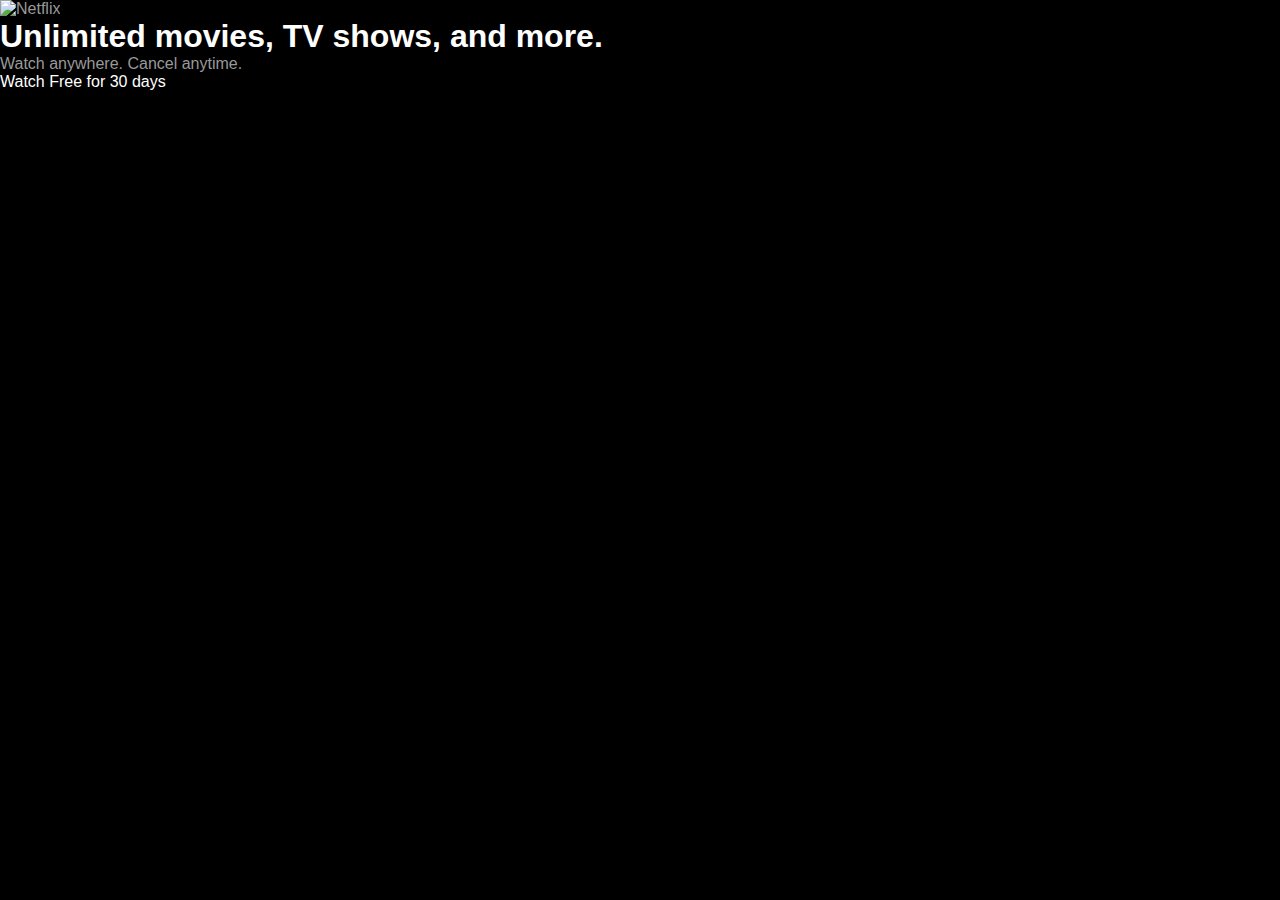
==== NETFLIX/index.html @ 7e55415b "update" ====
<!DOCTYPE html>
<html lang="en">
<head>
    <meta charset="UTF-8">
    <meta http-equiv="X-UA-Compatible" content="IE=edge">
    <meta name="viewport" content="width=device-width, initial-scale=1.0">
    <script src="https://kit.fontawesome.com/38269b1820.js" crossorigin="anonymous"></script>
    <link rel="stylesheet" href="css/style.css">
    <title>Netflix - Watch TV Shows Online, Watch Movies Online</title>
</head>
<body>
    <header class="showcase">
        <div class="showcase-top">
            <img src="https://i.ibb.co/r5krrdz/logo.png" alt="Netflix">
            <a href="#" class="btn btn-rounded"></a>
        </div>
        <div class="showcase-content">
            <h1>Unlimited movies, TV shows, and more.</h1>
            <p>Watch anywhere. Cancel anytime.
            </p>
            <a href="#" class="btn btn-xl">Watch Free for 30 days <i class="fas fa-chevron-right btn-icon"></i></a>
        </div>
    </header>
    
</body>
</html>
---- NETFLIX/css/style.css ----
:root{
    --primary-color:#e50914;
}
* {
    box-sizing: border-box;
    margin: 0;
    padding: 0;
}

body {
    font-family:'Arial',sans-serif;
    -webkit-font-smoothing:antialised;
    background:black;
    color:#999;
}

ul {
    list-style: none;
}

h1, h2,h3,h4{
    color: white;
    text-decoration: none;
}

a{
    color: white;
    text-decoration: none;
}
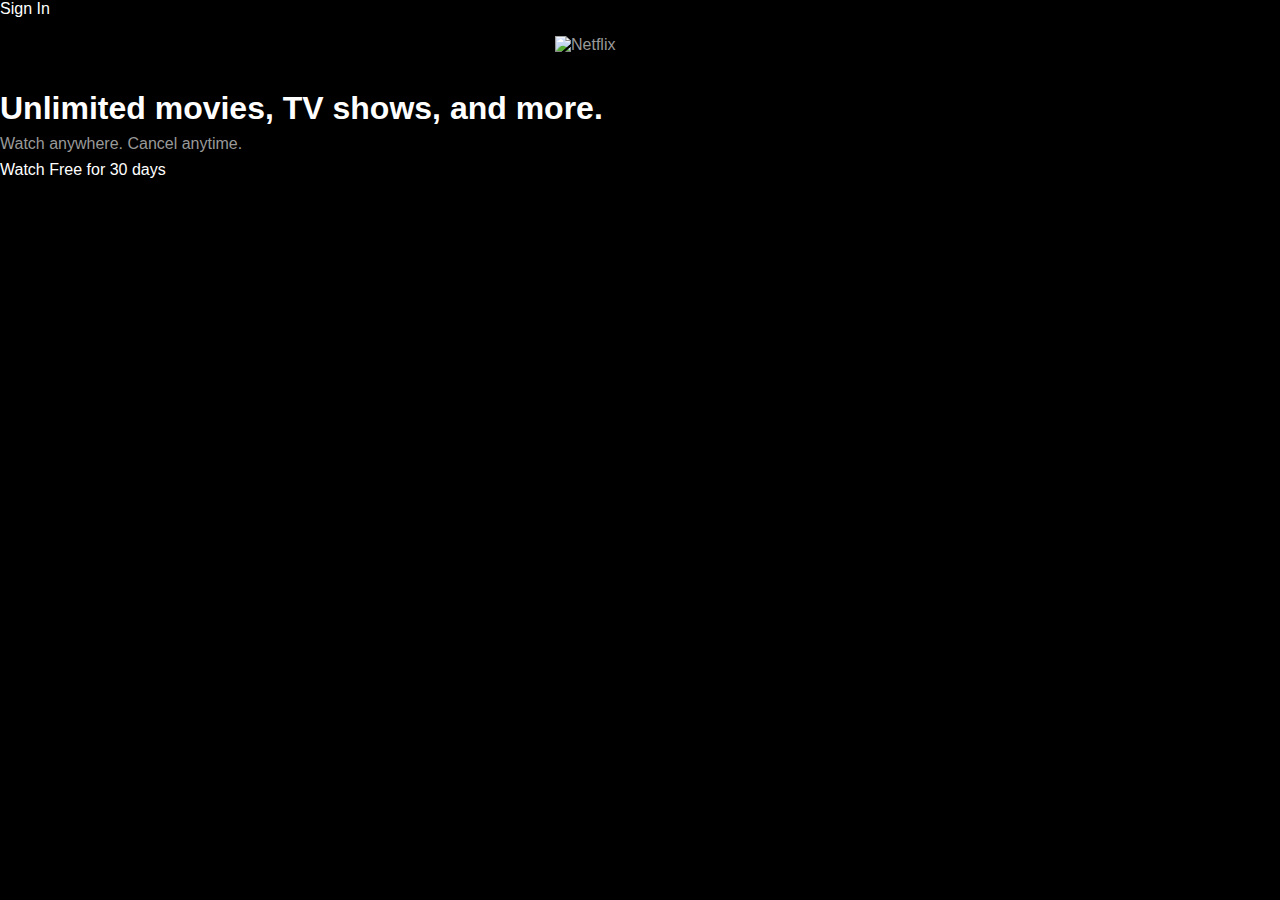
==== commit e57d9959: "new" ====
--- a/NETFLIX/index.html
+++ b/NETFLIX/index.html
@@ -12,7 +12,7 @@
     <header class="showcase">
         <div class="showcase-top">
             <img src="https://i.ibb.co/r5krrdz/logo.png" alt="Netflix">
-            <a href="#" class="btn btn-rounded"></a>
+            <a href="#" class="btn btn-rounded"> Sign In</a>
         </div>
         <div class="showcase-content">
             <h1>Unlimited movies, TV shows, and more.</h1>
--- a/NETFLIX/css/style.css
+++ b/NETFLIX/css/style.css
@@ -26,4 +26,33 @@
 a{
     color: white;
     text-decoration: none;
+}
+
+p{
+    margin: 0.5rem 0;
+}
+
+img{
+    width: 100%;
+}
+
+.showcase{
+    width: 100%;
+    height: 93vh;
+    position: relative;
+    background: url('https://i.ibb.co/vXqDmnh/background.jpg') no-repeat center center/cover;
+}
+
+.showcase-top{
+    position: relative;
+    height:90px;
+
+}
+
+.showcase-top img{
+    width:170px;
+    position: absolute;
+    top: 50%;
+    left: 50%;
+    transform: translate(-50%, -50%)
 }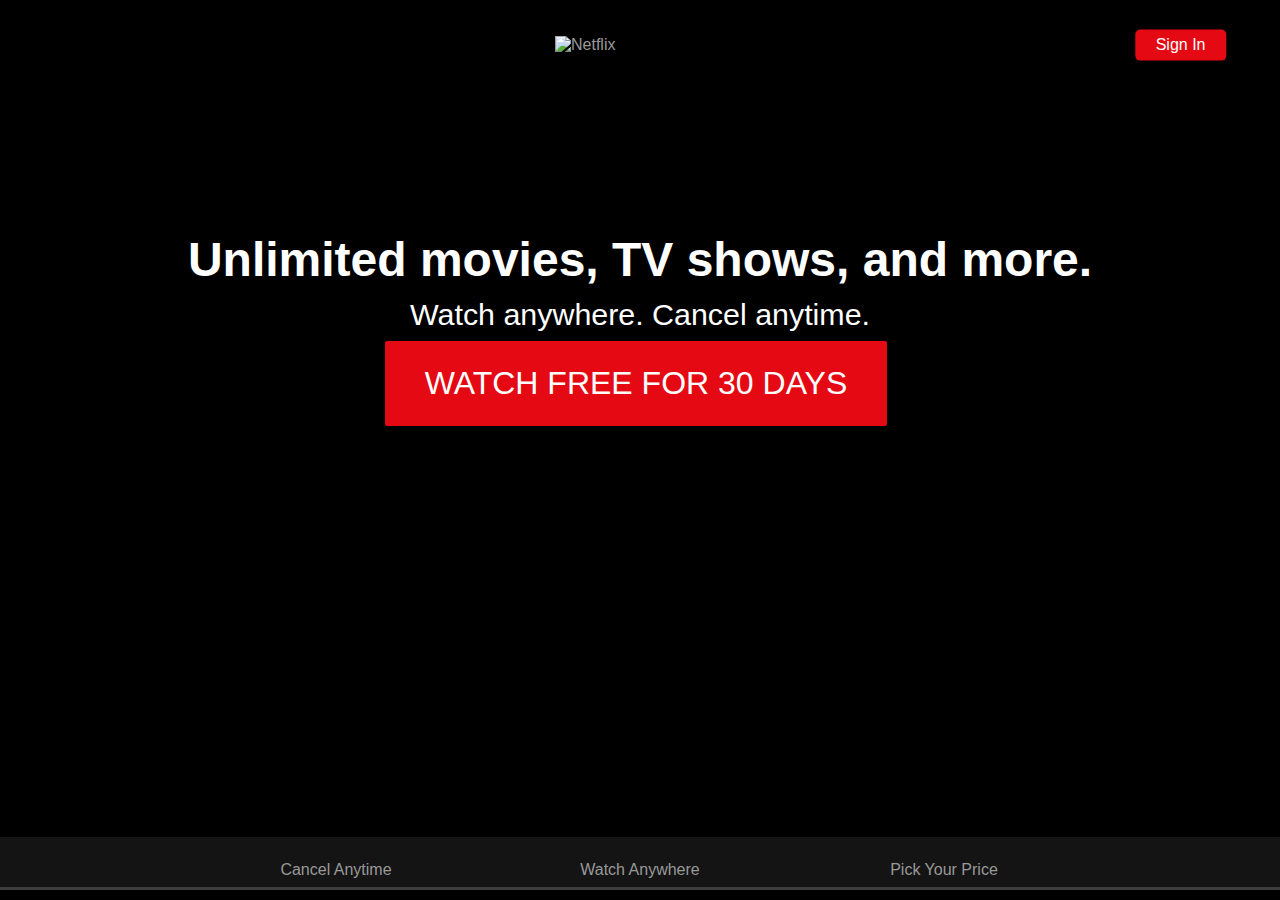
==== commit 45dd2890: "new" ====
--- a/NETFLIX/index.html
+++ b/NETFLIX/index.html
@@ -21,6 +21,26 @@
             <a href="#" class="btn btn-xl">Watch Free for 30 days <i class="fas fa-chevron-right btn-icon"></i></a>
         </div>
     </header>
+
+    <section class="tabs">
+        <div class="container">
+            <div id="tab-1" class="tab-item tab-border">
+                <i class="fas fa-door-open fa-3x"></i>
+                <p class="hide-sm">Cancel Anytime</p>
+
+            </div>
+            <div id="tab-1" class="tab-item tab-border">
+                <i class="fas fa-tablet-alt fa-3x"></i>
+                <p class="hide-sm">Watch Anywhere</p>
+        
+            </div>
+            <div id="tab-1" class="tab-item tab-border">
+                <i class="fas fa-tags fa-3x"></i>
+                <p class="hide-sm">Pick Your Price</p>
+
+            </div>
+        </div>
+    </section>
     
 </body>
 </html>--- a/NETFLIX/css/style.css
+++ b/NETFLIX/css/style.css
@@ -1,5 +1,6 @@
 :root{
     --primary-color:#e50914;
+    --dark-color:#141414;
 }
 * {
     box-sizing: border-box;
@@ -40,11 +41,27 @@
     width: 100%;
     height: 93vh;
     position: relative;
-    background: url('https://i.ibb.co/vXqDmnh/background.jpg') no-repeat center center/cover;
+    background: url('https://assets.nflxext.com/ffe/siteui/vlv3/5e48e7b6-350d-48d9-96d6-de8ca173c89f/3f4272fc-6ac8-4c64-9edb-d470b5d30f13/NG-en-20221219-popsignuptwoweeks-perspective_alpha_website_large.jpg') no-repeat center center/cover;
+    /* background: url('https://i.ibb.co/vXqDmnh/background.jpg') no-repeat center center/cover; */
+}
+
+/* https://assets.nflxext.com/ffe/siteui/vlv3/5e48e7b…ignuptwoweeks-perspective_alpha_website_large.jpg */
+
+.showcase::after{
+    content: '';
+    position: absolute;
+    top:0;
+    left:0;
+    width:100%;
+    height:100%;
+    z-index: 1;
+    background: rgba(0, 0, 0, 0.6);
+    box-shadow: inset 120px, 100px, 150px, #000000, inset -120px, -100px, 150px, #000000;
 }
 
 .showcase-top{
     position: relative;
+    z-index: 2;
     height:90px;
 
 }
@@ -55,4 +72,98 @@
     top: 50%;
     left: 50%;
     transform: translate(-50%, -50%)
+}
+
+.showcase-top a{
+    position:absolute;
+    top:50%;
+    right:0;
+    transform: translate(-50%, -50%)
+}
+.showcase-content{
+    position:relative;
+    margin:auto;
+    display:flex;
+    flex-direction: column;
+    justify-content: center;
+    align-items: center;
+    text-align: center;
+    margin-top: 9rem;
+    z-index:2;
+}
+
+.showcase-content h1{
+    font-weight:700;
+    font-size: 3rem;
+    line-height: 1.1;
+    margin: 0,0 2rem;
+}
+
+.showcase-content p{
+    color:#fff;
+    font-weight: 400;
+    font-size: 1.9rem;
+    line-height: 1.25;
+    margin: 0,0, 2rem;
+}
+
+/* Tabs */
+.tabs {
+    background-color: var(--dark-color);
+    padding-top: 1rem;
+    border-bottom: 3px solid #3d3d3d;
+}
+
+.tabs .container{
+    display: grid;
+    grid-template-columns: repeat(3,1fr);
+    grid-gap: 1rem;
+    align-items: center;
+    justify-content: center;
+    text-align: center;
+}
+
+/* Container */
+.container{
+    max-width:70%;
+    margin:auto;
+    overflow
+}
+
+
+
+/* Buttons */
+.btn{
+    display: inline-block;
+    background:var(--primary-color);
+    color:#fff;
+    padding:0.4rem 1.3rem;
+    font-size: 1rem;
+    text-align: center;
+    border: none;
+    cursor:pointer;
+    margin-right: 0.5rem;
+    outline:none;
+    box-shadow: 0 1px 0 rgba(0,0,0,0.45);
+    border-radius: 2px;
+}
+
+.btn:hover{
+    opacity:0.9;
+}
+
+.btn-rounded{
+    border-radius: 5px;
+}
+
+.btn-xl {
+    font-size: 2rem;
+    padding: 1.5rem 2.5rem;
+    text-transform: uppercase;
+}
+
+.btn-lg {
+    font-size: 1rem;
+    padding: 0.8rem 1.3rem;
+    text-transform: uppercase;
 }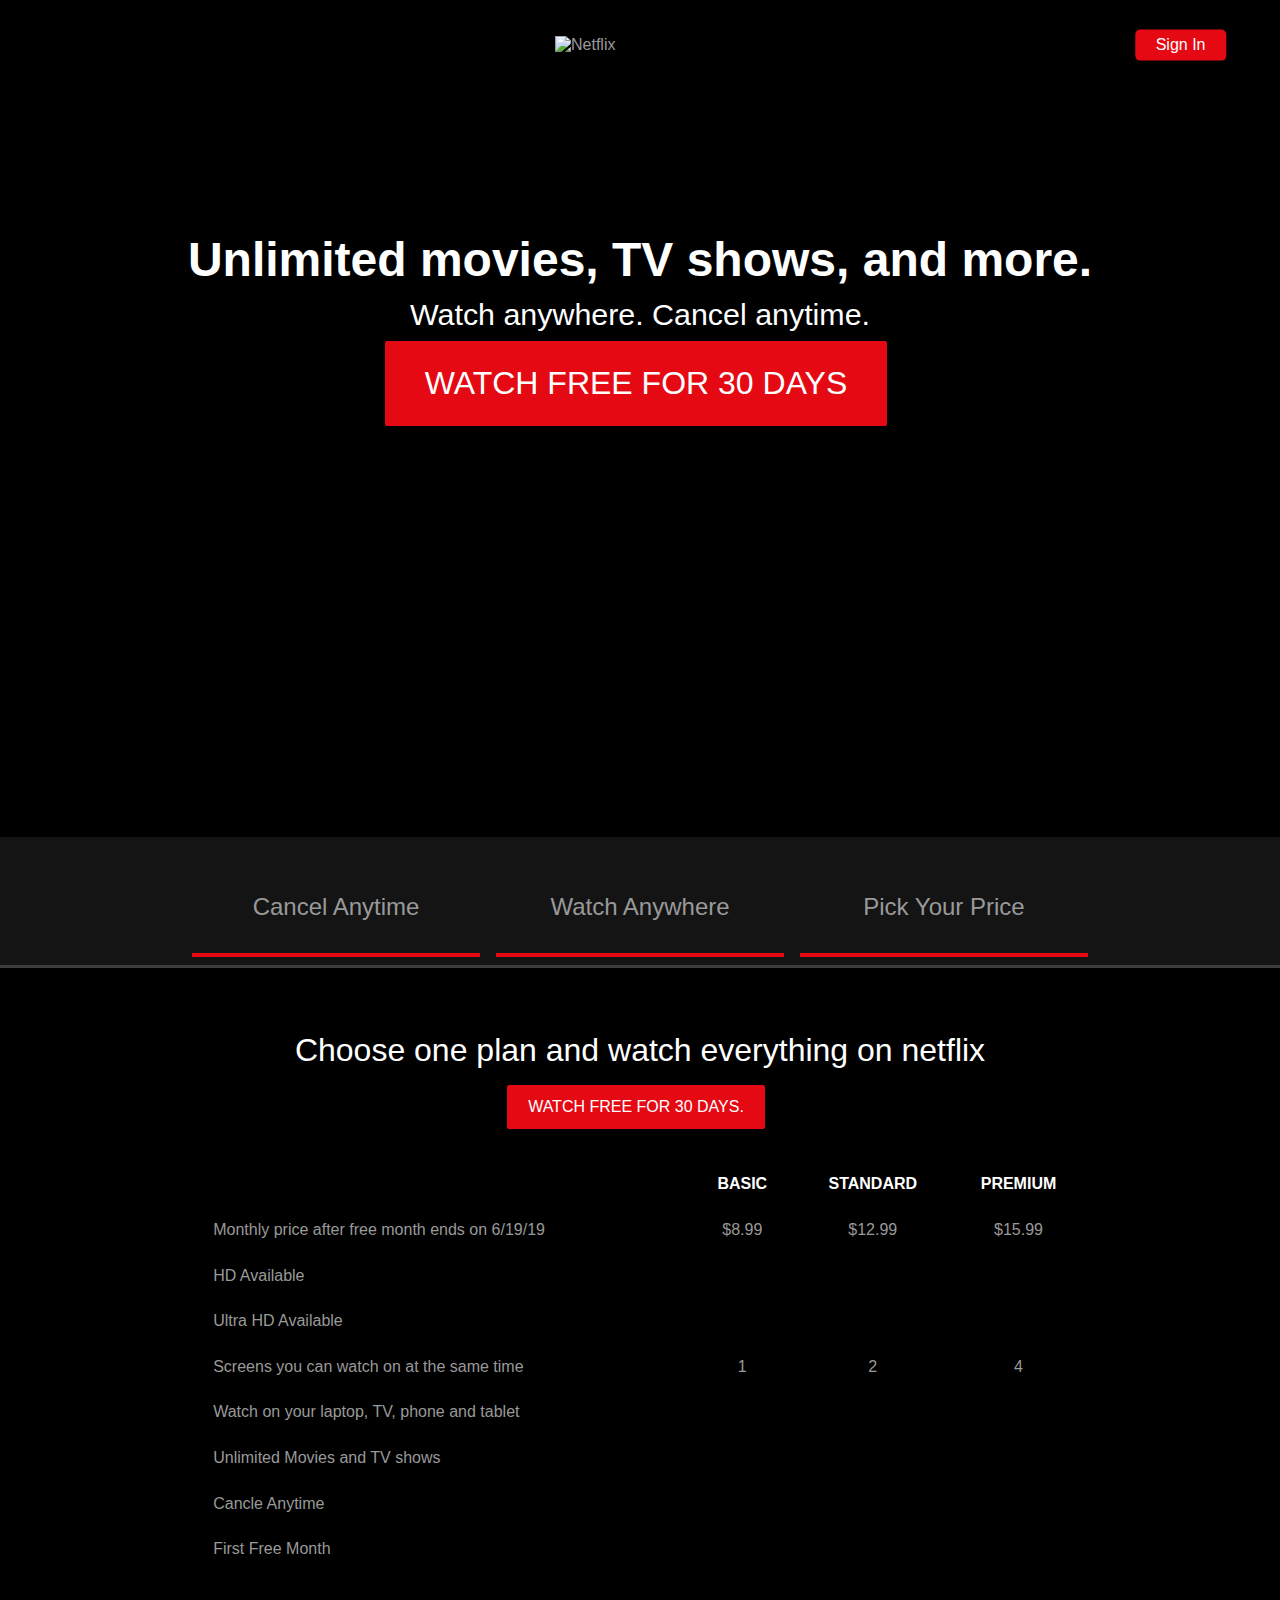
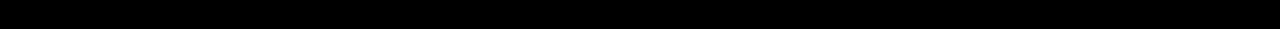
==== commit 66a46403: "update" ====
--- a/NETFLIX/index.html
+++ b/NETFLIX/index.html
@@ -41,6 +41,142 @@
             </div>
         </div>
     </section>
-    
+    <section class="tab-content">
+        <div class="container">
+            <!-- Tab Content 1 -->
+            <!-- <div id="tab-1-content" class="tab-content-item show">
+                <div class="tab-1-content-inner">
+                    <div>
+                        <p class="text-lg">
+                            Enjoy on your TV.
+Watch on Smart TVs, Playstation, Xbox, Chromecast, Apple TV, Blu-ray players, and more.
+                        </p>
+
+                        <a href="#" class="btn btn-lg">Watch Free for 30 days</a>
+
+                    </div>
+                    <img src="https://assets.nflxext.com/ffe/siteui/acquisition/ourStory/fuji/desktop/tv.png" alt="">
+                </div> -->
+<!-- Tab 2 content -->
+            <!-- </div>
+            <div id="tab-2-content" class="tab-content-item">
+                <div class="tab-2-content-top">
+                    <p class="text-lg">
+                        Download your shows to watch offline.
+
+                    </p>
+                    <a href="#" class="btn btn-lg">Watch Free For 30 Days.</a>
+
+                </div>
+                <div class="tab-2-content-bottom">
+                    <div>
+                        <img src="https://assets.nflxext.com/ffe/siteui/acquisition/ourStory/fuji/desktop/mobile-0819.jpg" alt="">
+                    <p class="text-md">Watch on yout TV</p>
+                    <p class="text-dark">
+                        Smart TVs, Playstation, Xbox, Chromecast, Apple TV, Blu-ray players and more.
+                    </p>
+                    </div>
+
+                    <div>
+                        <img src="https://assets.nflxext.com/ffe/siteui/acquisition/ourStory/fuji/desktop/mobile-0819.jpg" alt="">
+                    <p class="text-md">Use any computer</p>
+                    <p class="text-dark">
+                        Watch right on netflix
+                    </p>
+                    </div>
+                    <div>
+                        <img src="https://assets.nflxext.com/ffe/siteui/acquisition/ourStory/fuji/desktop/mobile-0819.jpg" alt="">
+                    <p class="text-md">Watch Instantly or Download for later.</p>
+                    <p class="text-dark">
+                        Watch right on netflix
+                    </p>
+                    </div>
+                </div>
+            </div> -->
+
+<!-- Tab 3 content -->
+
+<div id="tab-3-content" class="tab-3-content-item">
+    <div class="text-center">
+        <p class="text-lg">Choose one plan and watch everything on netflix</p>
+        <a href="#" class="btn btn-lg">
+            Watch Free for 30 days.
+        </a>
+    </div>
+    <table class="table">
+        <thead>
+            <tr>
+                <th></th>
+                <th>Basic</th>
+                <th>Standard</th>
+                <th>Premium
+
+                </th>
+            </tr>
+        </thead>
+        <tbody>
+            <tr>
+                <td>Monthly price after free month ends on 6/19/19 </td>
+                <td> $8.99 </td>
+                <td> $12.99</td>
+                <td> $15.99 </td>
+            </tr>
+            <tr>
+                <td> HD Available </td>
+                <td> <i class="fas fa-times"></i></td>
+                <td><i class="fas fa-check"></i></td>
+                <td><i class="fas fa-check"></i></td>
+            </tr>
+            <tr>
+                <td> Ultra HD Available </td>
+                <td> <i class="fas fa-times"></i></td>
+                <td><i class="fas fa-check"></i></td>
+                <td><i class="fas fa-check"></i></td>
+
+            </tr>
+
+            <tr>
+                <td> Screens you can watch on at the same time </td>
+                <td> 1 </td>
+                <td> 2 </td>
+                <td> 4 </td>
+
+            </tr>
+
+            <tr>
+                <td>Watch on your laptop, TV, phone and tablet </td>
+                <td> <i class="fas fa-check"></i></td>
+                <td><i class="fas fa-check"></i></td>
+                <td><i class="fas fa-check"></i></td>
+
+            </tr>
+
+            <tr>
+                <td> Unlimited Movies and TV shows</td>
+                <td> <i class="fas fa-check"></i></td>
+                <td><i class="fas fa-check"></i></td>
+                <td><i class="fas fa-check"></i></td>
+
+            </tr>
+            <tr>
+                <td> Cancle Anytime </td>
+                <td> <i class="fas fa-check"></i></td>
+                <td><i class="fas fa-check"></i></td>
+                <td><i class="fas fa-check"></i></td>
+
+            </tr>
+
+            <tr>
+                <td> First Free Month </td>
+                <td> <i class="fas fa-check"></i></td>
+                <td><i class="fas fa-check"></i></td>
+                <td><i class="fas fa-check"></i></td>
+
+            </tr>
+        </tbody>
+    </table>
+</div>
+        </div>
+    </section>
 </body>
 </html>--- a/NETFLIX/css/style.css
+++ b/NETFLIX/css/style.css
@@ -123,15 +123,110 @@
     text-align: center;
 }
 
+.tabs p{
+    font-size: 1.5rem;
+    padding-top: 35000 rem;
+}
+
+.tabs .container > div {
+    padding:1.5rem;
+}
+
+
+.tabs .container > div:hover {
+    color:#fff;
+    cursor: pointer;
+}
+.tab-border{
+    border-bottom: var(--primary-color) 4px solid;
+}
+
+/* Tab Content */
+
+.tab-content{
+    padding: 3rem 0;
+    background: #000;
+    color: #fff;
+}
+#tab-1-content .tab-1-content-inner{
+    display: grid;
+    grid-template-columns: repeat(2, 1fr);
+    grid-gap: 2rem;
+    align-items:center;
+    justify-content: center;
+}
+
+#tab-2-content .tab-2-content-top{
+    display:grid;
+    grid-template-columns: 2fr 1fr;
+    grid-gap: 1rem;
+    justify-content: center;
+    align-items:center;
+
+}
+#tab-2-content .tab-2-content-bottom{
+    margin-top:2rem;
+    display: grid;
+    grid-template-columns: repeat(3, 1fr);
+    grid-gap: 2rem;
+    justify-content: center;
+    align-items:center;
+    text-align: center;
+    
+}
+.table{
+    width:100%;
+    margin-top: 2rem;
+}
+
+.table thead th {
+    text-transform:uppercase;
+    padding:0.8rem;
+}
+
+.table tbody tr td{
+    color:#999;
+    padding: 0.8rem 1.2rem;
+    text-align: center;
+}
+.table tbody tr td:first-child{
+    text-align: left;
+}
+
 /* Container */
 .container{
     max-width:70%;
     margin:auto;
-    overflow
-}
-
-
-
+    overflow:hidden;
+    padding: 0.5rem 0;
+    
+}
+
+/* Text Styles */
+
+.text-xl{
+    font-size: 2rem;
+    margin-bottom: 1rem;
+    color: #fff;
+}
+
+.text-lg{ 
+    font-size: 2rem;
+    margin-bottom: 1rem;
+    color: #fff;
+}
+.text-md{ 
+    font-size: 1.5rem;
+    margin-bottom: 1rem;
+    color: #fff;
+}
+.text-center{
+    text-align:center;
+}
+
+.text-dark{
+    color: #999;
+}
 /* Buttons */
 .btn{
     display: inline-block;
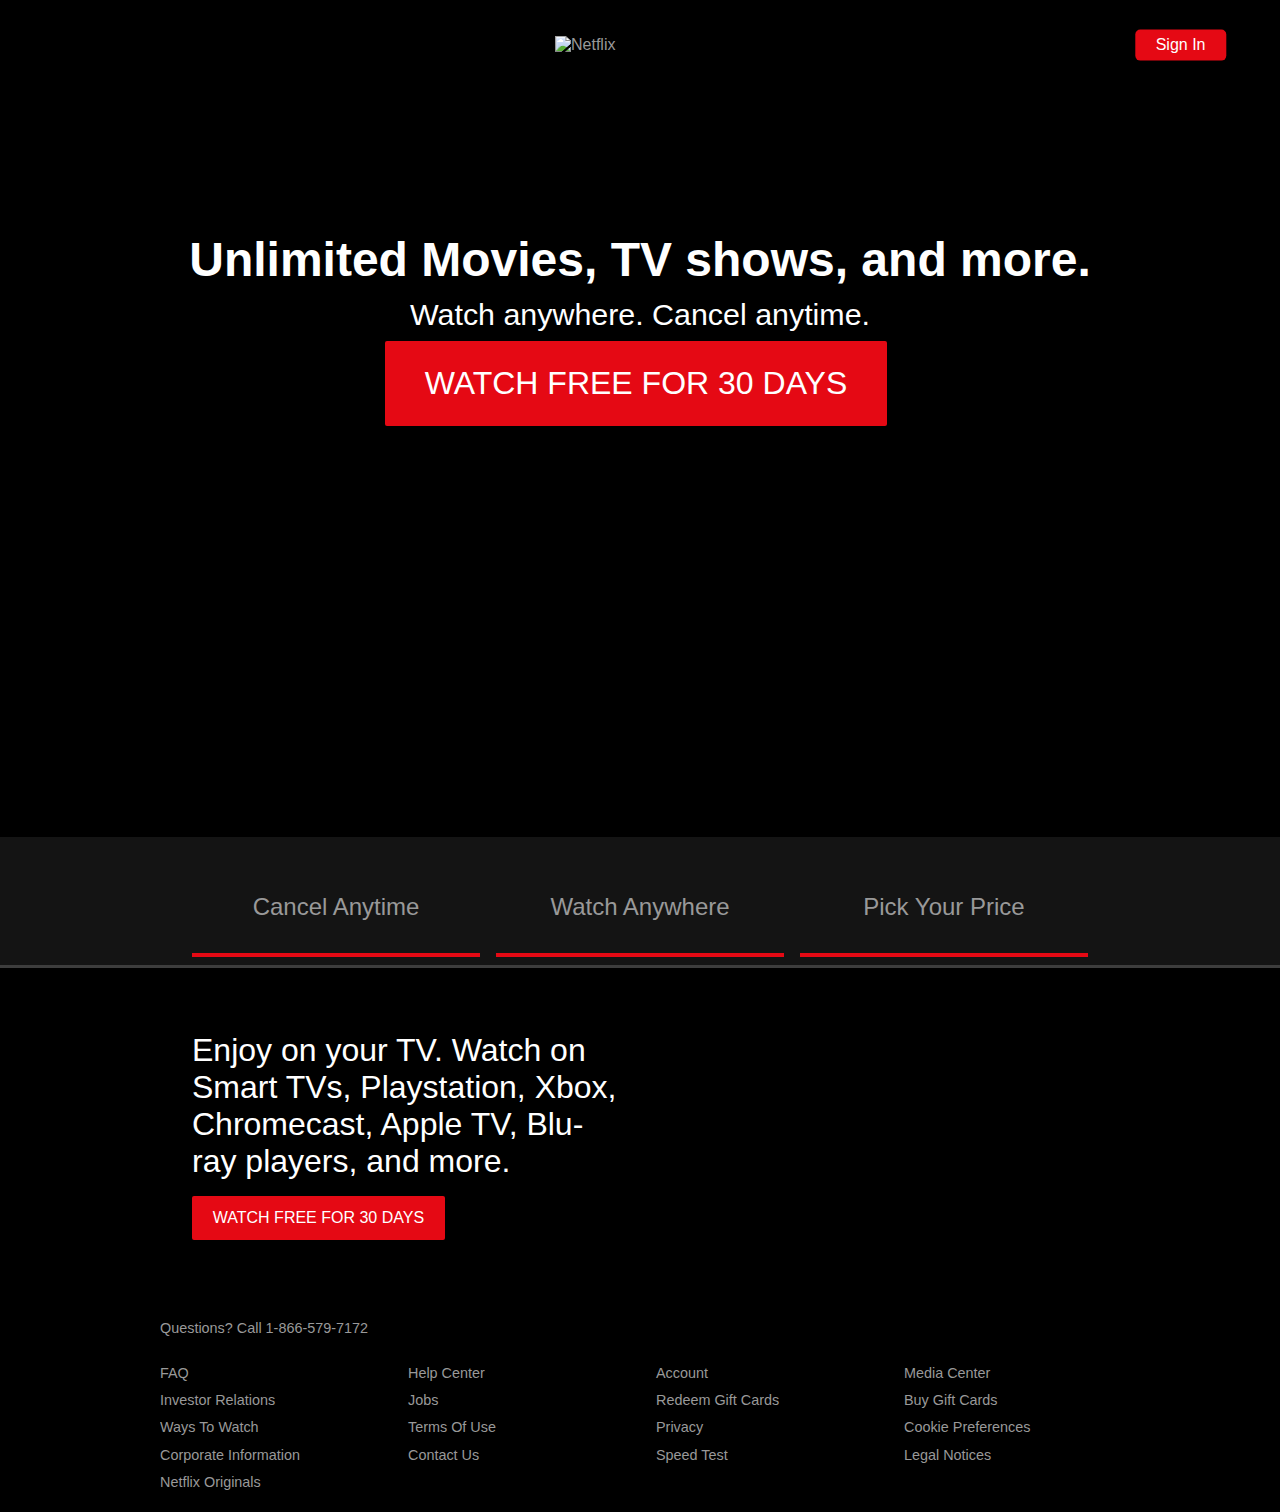
==== commit 29c622fb: "update" ====
--- a/NETFLIX/index.html
+++ b/NETFLIX/index.html
@@ -15,7 +15,7 @@
             <a href="#" class="btn btn-rounded"> Sign In</a>
         </div>
         <div class="showcase-content">
-            <h1>Unlimited movies, TV shows, and more.</h1>
+            <h1> Unlimited Movies, TV shows, and more.</h1>
             <p>Watch anywhere. Cancel anytime.
             </p>
             <a href="#" class="btn btn-xl">Watch Free for 30 days <i class="fas fa-chevron-right btn-icon"></i></a>
@@ -29,12 +29,12 @@
                 <p class="hide-sm">Cancel Anytime</p>
 
             </div>
-            <div id="tab-1" class="tab-item tab-border">
+            <div id="tab-2" class="tab-item tab-border">
                 <i class="fas fa-tablet-alt fa-3x"></i>
                 <p class="hide-sm">Watch Anywhere</p>
         
             </div>
-            <div id="tab-1" class="tab-item tab-border">
+            <div id="tab-3" class="tab-item tab-border">
                 <i class="fas fa-tags fa-3x"></i>
                 <p class="hide-sm">Pick Your Price</p>
 
@@ -44,7 +44,7 @@
     <section class="tab-content">
         <div class="container">
             <!-- Tab Content 1 -->
-            <!-- <div id="tab-1-content" class="tab-content-item show">
+            <div id="tab-1-content" class="tab-content-item show">
                 <div class="tab-1-content-inner">
                     <div>
                         <p class="text-lg">
@@ -56,9 +56,9 @@
 
                     </div>
                     <img src="https://assets.nflxext.com/ffe/siteui/acquisition/ourStory/fuji/desktop/tv.png" alt="">
-                </div> -->
+                </div>
 <!-- Tab 2 content -->
-            <!-- </div>
+            </div>
             <div id="tab-2-content" class="tab-content-item">
                 <div class="tab-2-content-top">
                     <p class="text-lg">
@@ -92,7 +92,7 @@
                     </p>
                     </div>
                 </div>
-            </div> -->
+            </div>
 
 <!-- Tab 3 content -->
 
@@ -178,5 +178,38 @@
 </div>
         </div>
     </section>
+
+    <footer class="footer">
+        <p>Questions? Call 1-866-579-7172</p>
+        <div class="footer-cols">
+            <ul>
+                <li><a href="#">FAQ</a></li>
+                <li><a href="#">Investor Relations</a></li>
+                <li><a href="#">Ways To Watch</a></li>
+                <li><a href="#">Corporate Information</a></li>
+                <li><a href="#">Netflix Originals</a></li>
+            </ul>
+            <ul>
+                <li><a href="#">Help Center</a></li>
+                <li><a href="#">Jobs</a></li>
+                <li><a href="#">Terms Of Use</a></li>
+                <li><a href="#">Contact Us</a></li>
+            </ul>
+            <ul>
+                <li><a href="#">Account</a></li>
+                <li><a href="#">Redeem Gift Cards</a></li>
+                <li><a href="#">Privacy</a></li>
+                <li><a href="#">Speed Test</a></li>
+            </ul>
+            <ul>
+                <li><a href="#">Media Center</a></li>
+                <li><a href="#">Buy Gift Cards</a></li>
+                <li><a href="#">Cookie Preferences</a></li>
+                <li><a href="#">Legal Notices</a></li>
+            </ul>
+        </div>
+
+    </footer>
+    <script src="js/main.js"></script>
 </body>
 </html>--- a/NETFLIX/css/style.css
+++ b/NETFLIX/css/style.css
@@ -174,9 +174,24 @@
     text-align: center;
     
 }
+
+/* Hide tab content initially */
+#tab-1-content,
+#tab-2-content,
+#tab-3-content {
+    display: none;
+}
+
+.show{
+    display: block !important;
+}
+
+/* Table */
 .table{
     width:100%;
     margin-top: 2rem;
+    border-collapse:collapse;
+    border-spacing:0;
 }
 
 .table thead th {
@@ -193,6 +208,36 @@
     text-align: left;
 }
 
+.table tbody tr:nth-child(odd){
+    background: #222;
+}
+
+
+/* Footer */
+.footer{
+    max-width: 75%;
+    margin:1rem auto;
+    overflow: auto;
+}
+
+.footer, .footer a{
+    color:#999;
+    font-size: 0.9rem;
+}
+
+.footer p {
+    margin-bottom: 1.5rem;
+    }
+
+.footer .footer-cols{
+    display: grid;
+    grid-template-columns: repeat(4, 1fr);
+    grid-gap: 2rem;
+}
+
+.footer li{
+    line-height: 1.9;
+}
 /* Container */
 .container{
     max-width:70%;
@@ -261,4 +306,64 @@
     font-size: 1rem;
     padding: 0.8rem 1.3rem;
     text-transform: uppercase;
+}
+
+@media (max-width: 960px){
+    .showcase{
+        height: 70vh;
+    }
+    .hide-sm{
+        display: none;
+    }
+    .showcase-top img{
+        top: 30%;
+        left: 5%;  
+        transform: translate(0);
+    }
+    .showcase-content h1{
+        font-size: 3.7rem;
+        line-height:1;
+    }
+    .showcase-content p{
+        font-size:1.5rem;
+
+    }
+
+    .footer .footer-cols{
+        grid-template-columns: repeat(2, 1fr);
+    }
+    .btn-xl{
+        font-size: 1.5rem;
+        padding: 1.4rem 2rem;
+    }
+    .text-xl{
+        font-size: 1.5rem;
+    }
+    .text-lg{
+        font-size: 1.5rem;
+    }
+    .text-md{
+        font-size: 1rem;
+    }
+
+}
+
+@media(max-width:700px){
+    .showcase::after{
+    box-shadow: inset 80px, 80px, 150px, #000000, inset -80px, -80px, 150px, #000000;
+    }
+
+    #tab-1-content .tab-1-content-inner{
+        grid-template-columns:1fr;
+        text-align: center;
+    }
+
+    #tab-2-content .tab-2-content-top{
+        grid-template-columns:1fr;
+        text-align: center;
+    }
+
+    #tab-2-content .tab-2-content-bottom{
+         grid-template-columns: 1fr;
+    }
 }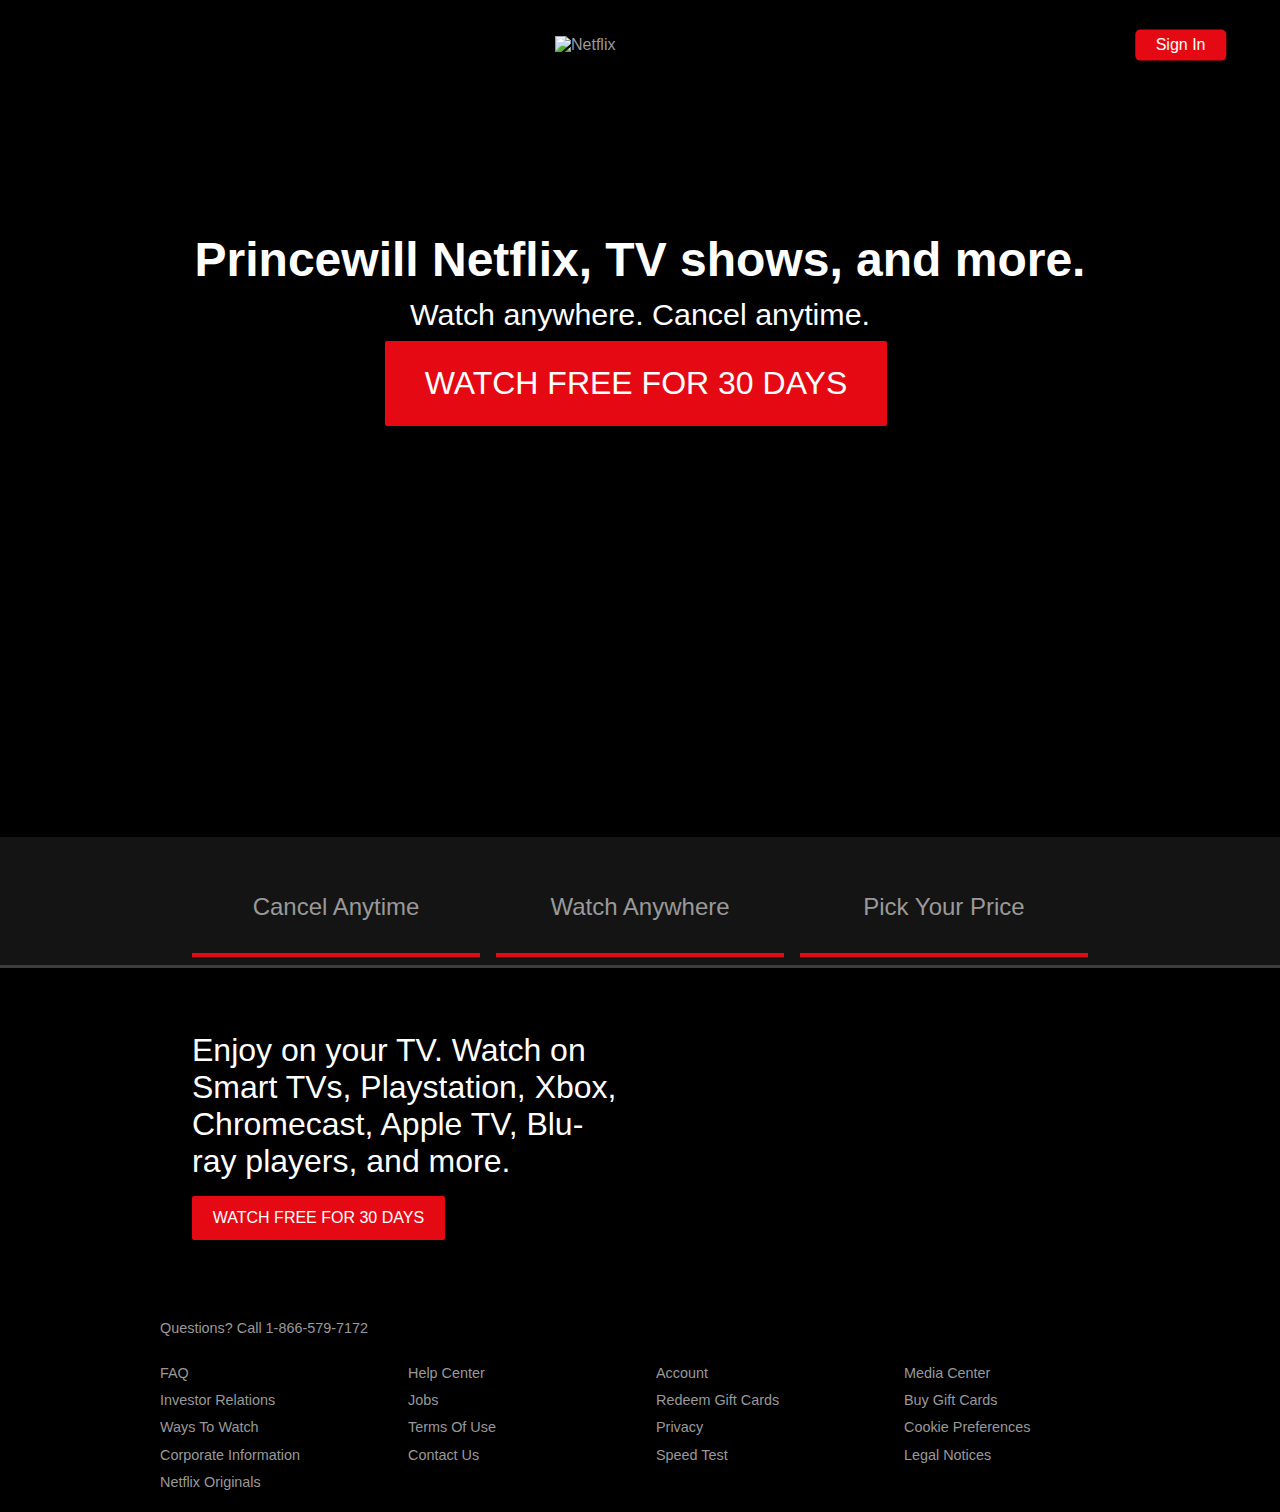
==== commit 6784dbb9: "latest" ====
--- a/NETFLIX/index.html
+++ b/NETFLIX/index.html
@@ -15,7 +15,7 @@
             <a href="#" class="btn btn-rounded"> Sign In</a>
         </div>
         <div class="showcase-content">
-            <h1> Unlimited Movies, TV shows, and more.</h1>
+            <h1> Princewill Netflix, TV shows, and more.</h1>
             <p>Watch anywhere. Cancel anytime.
             </p>
             <a href="#" class="btn btn-xl">Watch Free for 30 days <i class="fas fa-chevron-right btn-icon"></i></a>
